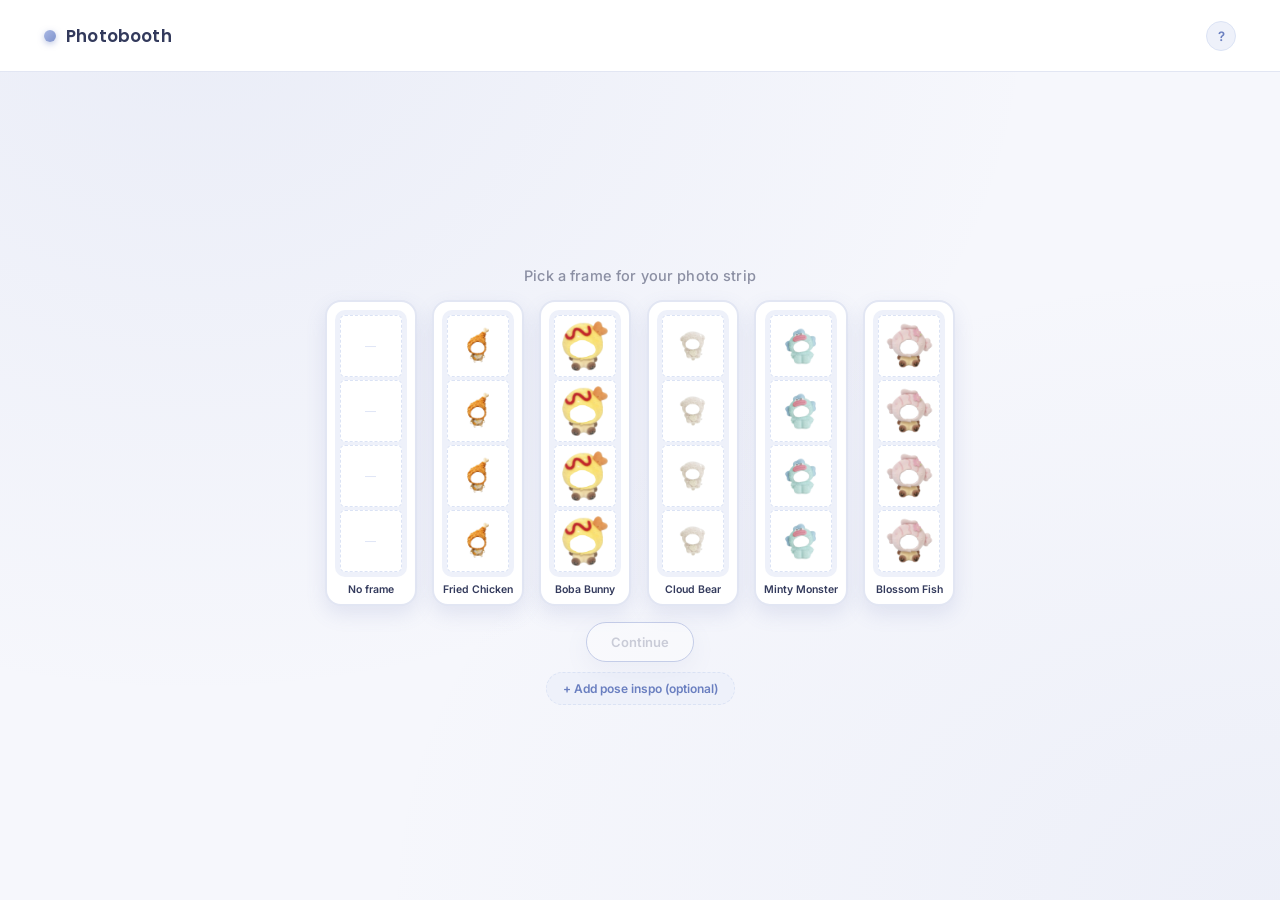
==== index.html @ d3299459 "jt - move files out of git folder" ====
<!DOCTYPE html>
<html lang="en">
<head>
<meta charset="UTF-8">
<meta name="viewport" content="width=device-width, initial-scale=1.0, maximum-scale=1.0, user-scalable=no">
<title>Photobooth</title>
<link rel="preconnect" href="https://fonts.googleapis.com">
<link rel="preconnect" href="https://fonts.gstatic.com" crossorigin>
<link href="https://fonts.googleapis.com/css2?family=Poppins:wght@400;500;600;700&family=Inter:wght@400;500;600&display=swap" rel="stylesheet">
<link rel="stylesheet" href="css/styles.css">
</head>
<body>
<div id="shell">

  <header class="topbar">
    <div class="brand">
      <span class="brand-dot"></span>
      <span class="brand-name display">Photobooth</span>
    </div>
    <div class="topbar-right">
      <button class="help-btn" id="helpBtn" aria-label="How it works">?</button>
      <div class="help-panel hidden" id="helpPanel">
        <h3>How it works</h3>
        <ol>
          <li>Pick a character frame (or none) for your strip.</li>
          <li>Optionally add pose inspo to reference while you shoot.</li>
          <li>Set your countdown time, then hit the shutter.</li>
          <li>Line your face up in the hole — we'll take 8 photos back to back.</li>
          <li>Pick your favorite 4, tapping them in the order you want on the strip.</li>
          <li>Enter an email or phone number and we'll get your strip ready.</li>
        </ol>
      </div>
    </div>
  </header>

  <main id="stage">

    <!-- THEME PICKER -->
    <section class="screen active" id="screen-theme">
      <div class="subtitle">Pick a frame for your photo strip</div>
      <div id="themeGrid"></div>
      <div class="theme-actions">
        <button class="btn primary" id="themeContinueBtn" disabled>Continue</button>
        <button class="inspo-btn" id="inspoBtn">
          <span id="inspoBtnLabel">+ Add pose inspo (optional)</span>
        </button>
      </div>
    </section>

    <!-- SETUP -->
    <section class="screen" id="screen-setup">
      <div class="cam-row">
        <div class="cam-frame" id="camFrameSetup">
          <video id="video" autoplay playsinline muted></video>
          <img class="frame-overlay hidden" id="frameOverlaySetup" alt="">
          <div class="cam-placeholder hidden" id="camError">
            <span>Camera access needed to start your session.</span>
            <button id="retryCamBtn">Enable camera</button>
          </div>
        </div>
        <div class="inspo-panel hidden" id="inspoPanelSetup">
          <div class="inspo-panel-label">Pose inspo</div>
          <div class="inspo-img-wrap">
            <img id="inspoImgSetup" alt="Pose inspiration strip">
            <div class="inspo-highlight" id="inspoHighlightSetup"></div>
          </div>
        </div>
      </div>
      <div class="subtitle">Step into the booth · 8 shots, then pick your favorite 4</div>
      <div class="setup-controls">
        <div class="range-row">
          <span>COUNTDOWN</span>
          <input type="range" id="countdownRange" min="3" max="15" value="10" step="1">
          <span id="countdownReadout">10s</span>
        </div>
        <button class="shutter-btn" id="startBtn" aria-label="Start session"></button>
        <div class="shutter-caption">TAP TO BEGIN</div>
        <button class="change-theme-btn" id="changeThemeBtn">Change frame / pose inspo</button>
      </div>
    </section>

    <!-- CAPTURE -->
    <section class="screen" id="screen-capture">
      <div class="cam-row">
        <div class="cam-frame" id="camFrameCapture">
          <video id="videoCapture" autoplay playsinline muted></video>
          <img class="frame-overlay hidden" id="frameOverlayCapture" alt="">
          <div id="countdownNum" class="display"></div>
          <div id="shotCounter">SHOT 1 / 8</div>
          <div id="flashOverlay"></div>
        </div>
        <div class="inspo-panel hidden" id="inspoPanelCapture">
          <div class="inspo-panel-label">Pose inspo</div>
          <div class="inspo-img-wrap">
            <img id="inspoImgCapture" alt="Pose inspiration strip">
            <div class="inspo-highlight" id="inspoHighlightCapture"></div>
          </div>
          <div class="inspo-pose-caption" id="inspoPoseCaption">Pose 1 of 4</div>
        </div>
      </div>
      <div id="thumbRail"></div>
    </section>

    <!-- SELECT -->
    <section class="screen" id="screen-select">
      <div class="select-left">
        <div class="subtitle" id="selectHint">Tap 4 photos, in the order you'd like them on your strip</div>
        <div id="grid"></div>
        <div class="btn-row">
          <button class="btn" id="resetSelBtn">Reset</button>
          <button class="btn primary" id="doneBtn" disabled>Done</button>
        </div>
      </div>
      <div class="select-right">
        <div class="strip" id="stripPreview">
          <div class="strip-title display">Photobooth</div>
          <div class="strip-slot" data-slot="0">1</div>
          <div class="strip-slot" data-slot="1">2</div>
          <div class="strip-slot" data-slot="2">3</div>
          <div class="strip-slot" data-slot="3">4</div>
          <div class="strip-date" id="stripDate"></div>
        </div>
      </div>
      <div id="toast"></div>
    </section>

    <!-- PRINTING -->
    <section class="screen" id="screen-printing">
      <div class="subtitle" style="margin-bottom:6px;">Your strip</div>
      <div class="printer">
        <div id="printStrip">
          <div class="strip-title display">Photobooth</div>
          <div class="strip-slot" data-pslot="0"></div>
          <div class="strip-slot" data-pslot="1"></div>
          <div class="strip-slot" data-pslot="2"></div>
          <div class="strip-slot" data-pslot="3"></div>
          <div class="strip-date" id="printDate"></div>
        </div>
        <div class="slot"></div>
      </div>
      <div id="printCaption">Developing your photos <span class="dots"><span></span><span></span><span></span></span></div>
      <div class="print-actions" id="printActions">
        <button class="btn primary" id="downloadBtn">Download strip</button>
        <button class="btn ghost" id="restartBtn">Start over</button>
      </div>
    </section>

  </main>

  <!-- CONTACT MODAL -->
  <div class="modal-backdrop hidden" id="contactModal">
    <div class="modal-card">
      <button class="modal-close" id="modalCloseBtn" aria-label="Close">&times;</button>
      <h2 class="display">Get your strip</h2>
      <p>Enter an email or phone number and we'll get your photo strip ready for you.</p>
      <input type="text" id="contactInput" placeholder="you@email.com or (555) 123-4567" autocomplete="off">
      <div class="modal-actions">
        <button class="btn primary" id="sendBtn">Send my photos</button>
        <button class="link-btn" id="skipBtn">Skip for now</button>
      </div>
    </div>
  </div>

  <!-- POSE INSPO MODAL -->
  <div class="modal-backdrop hidden" id="inspoModal">
    <div class="modal-card">
      <button class="modal-close" id="inspoModalCloseBtn" aria-label="Close">&times;</button>
      <h2 class="display">Pose inspo</h2>
      <p>Pick a reference strip to shoot alongside. Totally optional.</p>
      <div id="inspoGrid"></div>
      <div id="inspoEmptyNote" class="inspo-empty-note hidden">No pose inspo strips yet.</div>
      <div class="modal-actions">
        <button class="btn primary small" id="inspoDoneBtn">Done</button>
      </div>
    </div>
  </div>

  <canvas id="captureCanvas" class="hidden"></canvas>
</div>

<script type="module" src="js/main.js"></script>
</body>
</html>
---- css/styles.css ----
/* ==========================================================================
   Photobooth — Stylesheet
   Pastel/porcelain visual theme. Layout is a fixed-viewport, no-scroll
   "app shell" with five swappable screens (see js/dom.js SCREEN_IDS).
   ========================================================================== */

:root{
  --bg:#f6f7fc;
  --bg-2:#eef1fa;
  --surface:#ffffff;
  --blue:#7f92cc;
  --blue-deep:#6a7fc0;
  --blue-pale:#e4e9f7;
  --blue-pale-2:#dbe3f5;
  --navy:#333a5c;
  --text:#8b8fa3;
  --line:#e2e6f3;
  --white:#ffffff;
  --shadow: 0 20px 45px rgba(102,116,180,.16);
  --shadow-sm: 0 8px 20px rgba(102,116,180,.14);
}
*{box-sizing:border-box;}
html,body{
  height:100%;
  margin:0;
  overflow:hidden; /* app is intentionally no-scroll, see README */
  background:var(--bg);
  font-family:'Inter',sans-serif;
  color:var(--navy);
  -webkit-font-smoothing:antialiased;
}
button{font-family:inherit;cursor:pointer;}
.display{font-family:'Poppins',sans-serif;}

#shell{
  height:100vh;
  width:100vw;
  display:flex;
  flex-direction:column;
  background:
    radial-gradient(ellipse at 15% 0%, rgba(127,146,204,.10), transparent 55%),
    radial-gradient(ellipse at 100% 100%, rgba(127,146,204,.08), transparent 50%),
    var(--bg);
  position:relative;
}

/* ---------- TOP BAR ---------- */
header.topbar{
  flex:0 0 auto;
  height:clamp(56px,8vh,74px);
  display:flex;
  align-items:center;
  justify-content:space-between;
  padding:0 clamp(18px,3.5vw,44px);
  background:var(--surface);
  border-bottom:1px solid var(--line);
  position:relative;
  z-index:20;
}
.brand{display:flex;align-items:center;gap:10px;}
.brand-dot{
  width:12px;height:12px;border-radius:50%;
  background:linear-gradient(135deg, #a9b8e4, var(--blue));
  box-shadow:0 2px 6px rgba(127,146,204,.5);
}
.brand-name{
  font-family:'Poppins',sans-serif;
  font-weight:600;
  font-size:clamp(14px,1.8vw,17px);
  letter-spacing:.01em;
  color:var(--navy);
}
.topbar-right{position:relative;display:flex;align-items:center;gap:10px;}
.help-btn{
  width:30px;height:30px;
  border-radius:50%;
  border:1.5px solid var(--blue-pale-2);
  background:var(--bg-2);
  color:var(--blue-deep);
  font-weight:600;
  font-size:13px;
  display:flex;align-items:center;justify-content:center;
  transition:background .15s ease, transform .15s ease;
}
.help-btn:hover{background:var(--blue-pale);transform:translateY(-1px);}
.help-panel{
  position:absolute;
  top:calc(100% + 12px);
  right:0;
  width:min(300px,80vw);
  background:var(--surface);
  color:var(--navy);
  border-radius:18px;
  padding:18px 20px;
  box-shadow:var(--shadow);
  border:1px solid var(--line);
  z-index:50;
  font-size:13.5px;
  line-height:1.55;
}
.help-panel h3{margin:0 0 10px;font-family:'Poppins',sans-serif;font-size:13px;font-weight:600;letter-spacing:.02em;color:var(--blue-deep);}
.help-panel ol{margin:0;padding-left:18px;color:var(--text);}
.help-panel li{margin-bottom:6px;}
.help-panel li::marker{color:var(--blue);font-weight:600;}
.hidden{display:none !important;}

/* ---------- STAGE / SCREENS ---------- */
main#stage{
  flex:1 1 auto;
  min-height:0;
  display:flex;
  position:relative;
}
.screen{
  display:none;
  flex-direction:column;
  align-items:center;
  justify-content:center;
  width:100%;
  height:100%;
  padding:clamp(10px,2vh,26px) clamp(14px,3vw,40px);
  gap:clamp(10px,1.8vh,20px);
}
.screen.active{display:flex;}

.subtitle{
  font-family:'Inter',sans-serif;
  font-weight:500;
  font-size:clamp(12px,1.3vw,14.5px);
  color:var(--text);
  text-align:center;
  letter-spacing:.01em;
}

/* ---------- THEME (FRAME) PICKER ---------- */
#screen-theme{gap:clamp(10px,1.8vh,18px);}
#themeGrid{
  display:flex;
  flex-wrap:wrap;
  justify-content:center;
  gap:clamp(8px,1.2vw,16px);
  width:100%;
  max-width:640px;
}
.theme-tile{
  background:var(--surface);
  border:2px solid var(--line);
  border-radius:16px;
  padding:8px;
  display:flex;
  flex-direction:column;
  align-items:center;
  gap:6px;
  box-shadow:var(--shadow-sm);
  transition:all .15s ease;
}
.theme-tile:hover{border-color:var(--blue-pale-2);transform:translateY(-2px);}
.theme-tile.selected{border-color:var(--blue);box-shadow:0 0 0 3px var(--blue-pale);}
.mini-strip{
  width:clamp(52px,6.4vw,72px);
  display:flex;
  flex-direction:column;
  gap:3px;
  background:var(--bg-2);
  padding:5px;
  border-radius:10px;
}
.mini-slot{
  aspect-ratio:1/1;
  border-radius:5px;
  background:var(--surface);
  border:1px dashed var(--blue-pale-2);
  display:flex;align-items:center;justify-content:center;
  overflow:hidden;
}
.mini-slot img{width:82%;height:82%;object-fit:contain;}
.mini-slot.empty{color:var(--blue-pale-2);font-size:11px;}
.theme-tile .theme-label{
  font-family:'Inter',sans-serif;
  font-weight:600;
  font-size:10.5px;
  color:var(--navy);
  text-align:center;
  line-height:1.25;
}

.theme-actions{
  display:flex;
  flex-direction:column;
  align-items:center;
  gap:10px;
}
.inspo-btn{
  display:flex;
  align-items:center;
  gap:6px;
  background:var(--bg-2);
  border:1.5px dashed var(--blue-pale-2);
  color:var(--blue-deep);
  font-family:'Inter',sans-serif;
  font-weight:600;
  font-size:12px;
  padding:8px 16px;
  border-radius:999px;
  transition:all .15s ease;
}
.inspo-btn:hover{background:var(--blue-pale);}
.inspo-btn .clear-x{
  display:inline-flex;align-items:center;justify-content:center;
  width:16px;height:16px;border-radius:50%;
  background:var(--blue-deep);color:#fff;font-size:10px;
  margin-left:2px;
}

/* ---------- POSE INSPO MODAL ---------- */
#inspoGrid{
  display:flex;
  flex-wrap:wrap;
  gap:10px;
  justify-content:center;
  max-height:44vh;
  overflow-y:auto;
  padding:2px;
  margin-bottom:6px;
}
.inspo-tile{
  width:84px;
  background:var(--bg-2);
  border:2px solid var(--line);
  border-radius:14px;
  padding:6px;
  display:flex;flex-direction:column;align-items:center;gap:5px;
  transition:all .15s ease;
}
.inspo-tile:hover{border-color:var(--blue-pale-2);}
.inspo-tile.selected{border-color:var(--blue);box-shadow:0 0 0 3px var(--blue-pale);}
.inspo-tile img{width:100%;border-radius:8px;display:block;}
.inspo-tile .inspo-label{font-size:10px;font-weight:600;color:var(--navy);text-align:center;}
.inspo-empty-note{
  font-size:13px;
  color:var(--text);
  text-align:center;
  line-height:1.55;
  padding:10px 6px 16px;
}

/* ---------- CAMERA ROW (cam + optional pose-inspo panel) ---------- */
.cam-row{
  display:flex;
  align-items:center;
  justify-content:center;
  gap:clamp(14px,2.4vw,28px);
}
.cam-frame{
  position:relative;
  border:1px solid var(--line);
  border-radius:32px;
  background:#0e1220;
  box-shadow:var(--shadow);
  overflow:hidden;
  flex:0 0 auto;
  height:min(50vh,420px);
  aspect-ratio:1/1;
  max-width:76vw;
}
video#video, video#videoCapture{
  width:100%; height:100%;
  object-fit:cover;
  transform:scaleX(-1);
  display:block;
  background:#0e1220;
}
.frame-overlay{
  position:absolute;
  inset:0;
  width:100%;
  height:100%;
  object-fit:contain;
  pointer-events:none;
  z-index:4;
}
.cam-placeholder{
  position:absolute;inset:0;
  display:flex;align-items:center;justify-content:center;
  flex-direction:column;gap:12px;
  color:#c7cde6;
  text-align:center;
  padding:24px;
  font-size:13.5px;
  background:#151a2c;
  z-index:2;
}
.cam-placeholder button{
  margin-top:4px;
  padding:9px 20px;
  border-radius:999px;
  border:none;
  background:var(--blue);
  color:#fff;
  font-size:12.5px;
  font-weight:600;
}

#countdownNum{
  position:absolute;
  inset:0;
  display:flex;align-items:center;justify-content:center;
  font-family:'Poppins',sans-serif;
  font-weight:600;
  font-size:clamp(56px,13vw,130px);
  color:#ffffff;
  text-shadow:0 6px 30px rgba(0,0,0,.5);
  z-index:6;
  pointer-events:none;
}
#shotCounter{
  position:absolute;
  top:12px;left:12px;
  font-family:'Inter',sans-serif;
  font-weight:600;
  font-size:12px;
  color:var(--navy);
  background:rgba(255,255,255,.92);
  padding:5px 12px;
  border-radius:999px;
  z-index:6;
  letter-spacing:.02em;
  box-shadow:var(--shadow-sm);
}
#flashOverlay{
  position:absolute;inset:0;
  background:#fff;
  opacity:0;
  z-index:7;
  pointer-events:none;
}
.flash-anim{animation:flashPop .32s ease-out;}
@keyframes flashPop{
  0%{opacity:.9;}
  100%{opacity:0;}
}

/* ---------- POSE INSPO SIDE PANEL ---------- */
.inspo-panel{
  display:flex;
  flex-direction:column;
  align-items:center;
  gap:6px;
  flex:0 0 auto;
}
.inspo-panel-label{
  font-family:'Inter',sans-serif;
  font-weight:600;
  font-size:10.5px;
  letter-spacing:.04em;
  color:var(--blue-deep);
  text-transform:uppercase;
}
.inspo-img-wrap{
  position:relative;
  display:inline-block;
  border-radius:16px;
  overflow:hidden;
  box-shadow:var(--shadow);
  border:1px solid var(--line);
  background:var(--surface);
}
.inspo-img-wrap img{
  display:block;
  height:min(50vh,420px);
  max-width:34vw;
  width:auto;
  object-fit:contain;
}
.inspo-highlight{
  position:absolute;
  left:0; right:0;
  height:25%;
  border:3px solid var(--blue);
  border-radius:10px;
  box-shadow:0 0 0 3px rgba(127,146,204,.35), inset 0 0 12px rgba(127,146,204,.25);
  transition:top .35s ease;
  pointer-events:none;
}
.inspo-pose-caption{
  font-family:'Inter',sans-serif;
  font-weight:600;
  font-size:11px;
  color:var(--text);
}

/* thumbnail rail during capture */
#thumbRail{
  display:flex;
  gap:8px;
  height:clamp(34px,5vh,54px);
  align-items:center;
}
#thumbRail .thumb{
  width:clamp(34px,5vh,54px);
  height:100%;
  border-radius:12px;
  object-fit:cover;
  border:2px solid var(--surface);
  box-shadow:var(--shadow-sm);
  opacity:0;
  animation:thumbIn .3s ease forwards;
}
@keyframes thumbIn{from{opacity:0;transform:translateY(6px);}to{opacity:1;transform:translateY(0);}}

/* ---------- SETUP CONTROLS ---------- */
.setup-controls{
  display:flex;
  flex-direction:column;
  align-items:center;
  gap:clamp(10px,1.6vh,16px);
  width:100%;
  max-width:420px;
}
.range-row{
  display:flex;
  align-items:center;
  gap:12px;
  width:100%;
  justify-content:center;
  font-family:'Inter',sans-serif;
  font-weight:600;
  font-size:12px;
  color:var(--text);
  letter-spacing:.04em;
}
input[type=range]{
  -webkit-appearance:none;
  width:180px;
  height:5px;
  border-radius:4px;
  background:var(--blue-pale-2);
  outline:none;
}
input[type=range]::-webkit-slider-thumb{
  -webkit-appearance:none;
  width:18px;height:18px;border-radius:50%;
  background:var(--blue);
  border:3px solid var(--surface);
  cursor:pointer;
  box-shadow:var(--shadow-sm);
}
input[type=range]::-moz-range-thumb{
  width:18px;height:18px;border-radius:50%;
  background:var(--blue);
  border:3px solid var(--surface);
  cursor:pointer;
  box-shadow:var(--shadow-sm);
}
#countdownReadout{color:var(--navy);font-weight:700;min-width:34px;text-align:left;}

.shutter-btn{
  width:clamp(62px,7.6vh,76px);
  height:clamp(62px,7.6vh,76px);
  border-radius:50%;
  background:linear-gradient(150deg,#a7b6e6,var(--blue) 70%);
  border:5px solid var(--surface);
  box-shadow:var(--shadow);
  position:relative;
  transition:transform .12s ease;
}
.shutter-btn:hover{transform:scale(1.05);}
.shutter-btn:active{transform:scale(.95);}
.shutter-btn::after{
  content:'';
  position:absolute;
  inset:32%;
  border-radius:50%;
  background:#fff;
  box-shadow:inset 0 2px 4px rgba(102,116,180,.25);
}
.shutter-caption{
  font-family:'Inter',sans-serif;
  font-weight:600;
  font-size:11.5px;
  color:var(--text);
  letter-spacing:.05em;
}
.shutter-btn:disabled{opacity:.4;cursor:not-allowed;}

.change-theme-btn{
  background:none;border:none;
  color:var(--blue-deep);
  font-family:'Inter',sans-serif;
  font-weight:600;
  font-size:12px;
  text-decoration:underline;
  padding:2px;
}

/* ---------- SELECT SCREEN ---------- */
#screen-select{flex-direction:row;align-items:stretch;gap:clamp(18px,3vw,44px);}
.select-left{
  display:flex;
  flex-direction:column;
  align-items:center;
  justify-content:center;
  gap:12px;
  flex:1.3;
  min-width:0;
}
#grid{
  display:grid;
  grid-template-columns:repeat(4,1fr);
  grid-template-rows:repeat(2,1fr);
  gap:clamp(8px,1.1vw,14px);
  width:100%;
  max-width:520px;
  height:min(46vh,330px);
}
.grid-item{
  position:relative;
  border-radius:16px;
  overflow:hidden;
  border:2px solid var(--line);
  background:var(--surface);
  padding:0;
  box-shadow:var(--shadow-sm);
}
.grid-item img{
  width:100%;height:100%;object-fit:cover;display:block;
  filter:saturate(.9) brightness(.97);
  transition:filter .15s ease;
}
.grid-item.picked img{filter:none;}
.grid-item:hover img{filter:none;}
.grid-item .badge{
  position:absolute;
  top:6px;left:6px;
  width:24px;height:24px;
  border-radius:50%;
  background:var(--blue);
  color:#fff;
  font-family:'Poppins',sans-serif;
  font-weight:600;
  font-size:12px;
  display:none;
  align-items:center;justify-content:center;
  box-shadow:0 3px 8px rgba(102,116,180,.5);
}
.grid-item.picked .badge{display:flex;}
.grid-item.picked{border-color:var(--blue);}

.select-right{
  flex:0 0 auto;
  display:flex;
  flex-direction:column;
  align-items:center;
  justify-content:center;
  gap:10px;
}
.strip{
  background:var(--surface);
  color:var(--navy);
  border-radius:22px;
  padding:14px 14px 16px;
  width:clamp(96px,12vw,132px);
  box-shadow:var(--shadow);
  border:1px solid var(--line);
  display:flex;
  flex-direction:column;
  gap:8px;
  position:relative;
}
.strip-title{
  font-family:'Poppins',sans-serif;
  font-weight:600;
  font-size:11px;
  text-align:center;
  letter-spacing:.02em;
  color:var(--blue-deep);
}
.strip-slot{
  width:100%;
  aspect-ratio:1/1;
  background:var(--bg-2);
  border:1.5px dashed var(--blue-pale-2);
  border-radius:12px;
  overflow:hidden;
  display:flex;align-items:center;justify-content:center;
  font-family:'Inter',sans-serif;
  font-weight:600;
  font-size:11px;
  color:#b7bdd6;
}
.strip-slot img{width:100%;height:100%;object-fit:cover;display:block;}
.strip-date{
  text-align:center;
  font-family:'Inter',sans-serif;
  font-size:8.5px;
  color:#b7bdd6;
  letter-spacing:.04em;
}

.btn-row{display:flex;gap:12px;align-items:center;}
.btn{
  font-family:'Inter',sans-serif;
  font-weight:600;
  font-size:13px;
  padding:11px 24px;
  border-radius:999px;
  border:1.5px solid var(--blue-pale-2);
  background:var(--surface);
  color:var(--navy);
  transition:all .15s ease;
  box-shadow:var(--shadow-sm);
}
.btn:hover{background:var(--blue-pale);border-color:var(--blue-pale-2);transform:translateY(-1px);}
.btn.primary{
  background:var(--blue);
  color:#fff;
  border-color:var(--blue);
}
.btn.primary:hover{background:var(--blue-deep);}
.btn:disabled{opacity:.4;cursor:not-allowed;transform:none;background:var(--surface);color:var(--text);}
.btn.ghost{border-color:transparent;color:var(--text);box-shadow:none;}
.btn.ghost:hover{background:var(--bg-2);}
.btn.small{padding:8px 18px;font-size:12px;}

#toast{
  position:absolute;
  bottom:16px;left:50%;
  transform:translateX(-50%);
  background:var(--navy);
  color:#fff;
  padding:9px 20px;
  border-radius:999px;
  font-size:12.5px;
  font-weight:500;
  opacity:0;
  pointer-events:none;
  transition:opacity .25s ease, transform .25s ease;
  z-index:40;
  box-shadow:var(--shadow);
}
#toast.show{opacity:1;transform:translateX(-50%) translateY(-6px);}

/* ---------- MODAL ---------- */
.modal-backdrop{
  position:fixed;inset:0;
  background:rgba(51,58,92,.35);
  backdrop-filter:blur(2px);
  display:flex;align-items:center;justify-content:center;
  z-index:100;
}
.modal-card{
  background:var(--surface);
  color:var(--navy);
  border-radius:26px;
  padding:28px 28px;
  width:min(400px,88vw);
  max-height:82vh;
  overflow-y:auto;
  box-shadow:var(--shadow);
  position:relative;
}
.modal-card h2{
  margin:0 0 8px;
  font-family:'Poppins',sans-serif;
  font-weight:600;
  font-size:21px;
  letter-spacing:.01em;
  color:var(--navy);
}
.modal-card p{margin:0 0 18px;font-size:13.5px;color:var(--text);line-height:1.55;}
.modal-card input{
  width:100%;
  padding:13px 16px;
  border-radius:14px;
  border:1.5px solid var(--blue-pale-2);
  font-size:14px;
  font-family:'Inter',sans-serif;
  margin-bottom:16px;
  background:var(--bg-2);
  color:var(--navy);
}
.modal-card input:focus{outline:none;border-color:var(--blue);background:var(--surface);}
.modal-close{
  position:absolute; top:16px; right:18px;
  background:none;border:none;font-size:19px;color:var(--text);
}
.modal-actions{display:flex;flex-direction:column;gap:10px;}
.link-btn{background:none;border:none;color:var(--text);font-size:12.5px;text-decoration:underline;padding:4px;}

/* ---------- PRINTING SCREEN ---------- */
#screen-printing{position:relative;justify-content:flex-start;padding-top:clamp(20px,4vh,50px);}
.printer{
  position:relative;
  width:min(210px,42vw);
  height:44%;
  display:flex;
  flex-direction:column;
  align-items:center;
  justify-content:flex-end;
}
.slot{
  width:100%;
  height:16px;
  background:linear-gradient(180deg,#dbe2f5,#c6cfec);
  border-radius:999px;
  box-shadow:inset 0 3px 6px rgba(102,116,180,.35);
  z-index:5;
}
#printStrip{
  position:absolute;
  bottom:10px;
  background:var(--surface);
  color:var(--navy);
  border-radius:22px;
  padding:14px 14px 16px;
  width:100%;
  box-shadow:var(--shadow);
  border:1px solid var(--line);
  display:flex;flex-direction:column;gap:8px;
  transform:translateY(94%);
  transition:transform 2.1s cubic-bezier(.2,.8,.2,1);
  z-index:2;
}
#printStrip.out{transform:translateY(-8%);}
#printStrip .strip-slot img{width:100%;height:100%;object-fit:cover;}

#printCaption{
  font-family:'Inter',sans-serif;
  font-weight:500;
  font-size:13.5px;
  color:var(--text);
  text-align:center;
  min-height:20px;
}
.dots span{
  display:inline-block;width:6px;height:6px;border-radius:50%;
  background:var(--blue);margin:0 3px;
  animation:dotPulse 1.2s ease-in-out infinite;
}
.dots span:nth-child(2){animation-delay:.2s;}
.dots span:nth-child(3){animation-delay:.4s;}
@keyframes dotPulse{0%,80%,100%{opacity:.25;}40%{opacity:1;}}

.print-actions{display:flex;gap:10px;opacity:0;transition:opacity .4s ease;}
.print-actions.show{opacity:1;}

@media (prefers-reduced-motion: reduce){
  #printStrip{transition:none;}
  .flash-anim{animation:none;}
  .inspo-highlight{transition:none;}
}

@media (max-width:820px){
  .cam-row{flex-direction:column;}
  .inspo-img-wrap img{height:min(30vh,260px);max-width:70vw;}
  .cam-frame{height:min(38vh,340px);}
}

@media (max-width:760px){
  #screen-select{flex-direction:column;overflow:hidden;}
  #grid{height:auto;max-height:30vh;}
}
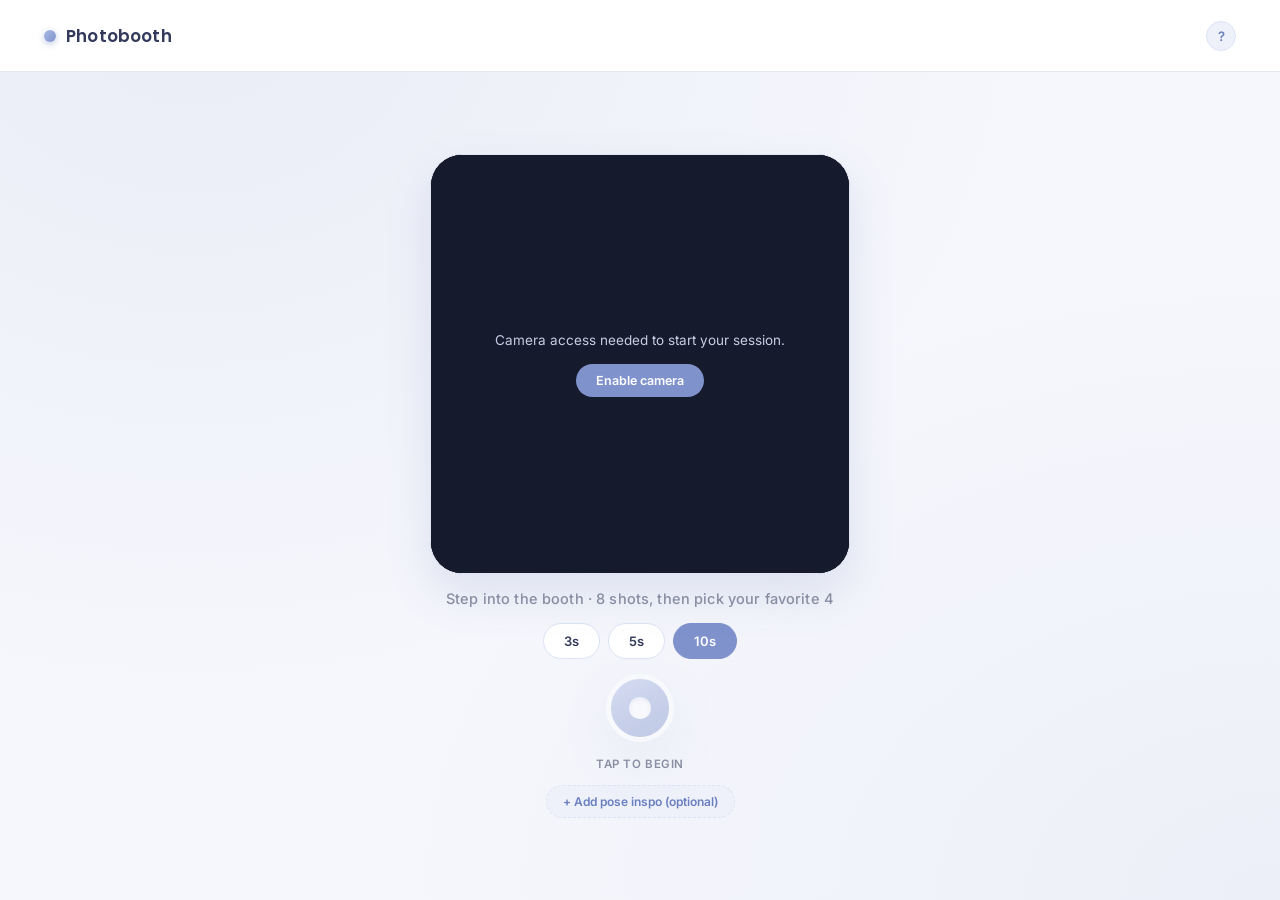
==== commit 981a3d90: "jt - frames and stickers" ====
--- a/index.html
+++ b/index.html
@@ -22,11 +22,11 @@
       <div class="help-panel hidden" id="helpPanel">
         <h3>How it works</h3>
         <ol>
-          <li>Pick a character frame (or none) for your strip.</li>
-          <li>Optionally add pose inspo to reference while you shoot.</li>
-          <li>Set your countdown time, then hit the shutter.</li>
-          <li>Line your face up in the hole — we'll take 8 photos back to back.</li>
+          <li>Pick a countdown length and, if you like, a pose-inspo strip to shoot alongside.</li>
+          <li>Hit the shutter — we'll take 8 photos back to back, with a beep for the last 3 seconds of each countdown.</li>
           <li>Pick your favorite 4, tapping them in the order you want on the strip.</li>
+          <li>Drag stickers onto your finished strip to decorate it — drag the corner handle to resize, or tap × to remove.</li>
+          <li>Pick a strip background color if you'd like one.</li>
           <li>Enter an email or phone number and we'll get your strip ready.</li>
         </ol>
       </div>
@@ -35,24 +35,11 @@
 
   <main id="stage">
 
-    <!-- THEME PICKER -->
-    <section class="screen active" id="screen-theme">
-      <div class="subtitle">Pick a frame for your photo strip</div>
-      <div id="themeGrid"></div>
-      <div class="theme-actions">
-        <button class="btn primary" id="themeContinueBtn" disabled>Continue</button>
-        <button class="inspo-btn" id="inspoBtn">
-          <span id="inspoBtnLabel">+ Add pose inspo (optional)</span>
-        </button>
-      </div>
-    </section>
-
     <!-- SETUP -->
-    <section class="screen" id="screen-setup">
+    <section class="screen active" id="screen-setup">
       <div class="cam-row">
         <div class="cam-frame" id="camFrameSetup">
           <video id="video" autoplay playsinline muted></video>
-          <img class="frame-overlay hidden" id="frameOverlaySetup" alt="">
           <div class="cam-placeholder hidden" id="camError">
             <span>Camera access needed to start your session.</span>
             <button id="retryCamBtn">Enable camera</button>
@@ -68,14 +55,16 @@
       </div>
       <div class="subtitle">Step into the booth · 8 shots, then pick your favorite 4</div>
       <div class="setup-controls">
-        <div class="range-row">
-          <span>COUNTDOWN</span>
-          <input type="range" id="countdownRange" min="3" max="15" value="10" step="1">
-          <span id="countdownReadout">10s</span>
+        <div class="countdown-options" id="countdownOptions">
+          <button class="countdown-option" data-secs="3">3s</button>
+          <button class="countdown-option" data-secs="5">5s</button>
+          <button class="countdown-option selected" data-secs="10">10s</button>
         </div>
         <button class="shutter-btn" id="startBtn" aria-label="Start session"></button>
         <div class="shutter-caption">TAP TO BEGIN</div>
-        <button class="change-theme-btn" id="changeThemeBtn">Change frame / pose inspo</button>
+        <button class="inspo-btn" id="inspoBtn">
+          <span id="inspoBtnLabel">+ Add pose inspo (optional)</span>
+        </button>
       </div>
     </section>
 
@@ -84,7 +73,6 @@
       <div class="cam-row">
         <div class="cam-frame" id="camFrameCapture">
           <video id="videoCapture" autoplay playsinline muted></video>
-          <img class="frame-overlay hidden" id="frameOverlayCapture" alt="">
           <div id="countdownNum" class="display"></div>
           <div id="shotCounter">SHOT 1 / 8</div>
           <div id="flashOverlay"></div>
@@ -101,7 +89,7 @@
       <div id="thumbRail"></div>
     </section>
 
-    <!-- SELECT -->
+    <!-- SELECT + DECORATE -->
     <section class="screen" id="screen-select">
       <div class="select-left">
         <div class="subtitle" id="selectHint">Tap 4 photos, in the order you'd like them on your strip</div>
@@ -119,7 +107,12 @@
           <div class="strip-slot" data-slot="2">3</div>
           <div class="strip-slot" data-slot="3">4</div>
           <div class="strip-date" id="stripDate"></div>
+          <div class="sticker-layer" id="stickerLayer"></div>
         </div>
+        <div class="sticker-tray" id="stickerTray"></div>
+        <button class="btn ghost small" id="stickerResetBtn">Clear stickers</button>
+        <div class="mini-label">Strip color</div>
+        <div class="strip-color-row" id="stripColorRow"></div>
       </div>
       <div id="toast"></div>
     </section>
@@ -135,6 +128,7 @@
           <div class="strip-slot" data-pslot="2"></div>
           <div class="strip-slot" data-pslot="3"></div>
           <div class="strip-date" id="printDate"></div>
+          <div class="sticker-layer" id="printStickerLayer"></div>
         </div>
         <div class="slot"></div>
       </div>
--- a/css/styles.css
+++ b/css/styles.css
@@ -132,64 +132,7 @@
   letter-spacing:.01em;
 }
 
-/* ---------- THEME (FRAME) PICKER ---------- */
-#screen-theme{gap:clamp(10px,1.8vh,18px);}
-#themeGrid{
-  display:flex;
-  flex-wrap:wrap;
-  justify-content:center;
-  gap:clamp(8px,1.2vw,16px);
-  width:100%;
-  max-width:640px;
-}
-.theme-tile{
-  background:var(--surface);
-  border:2px solid var(--line);
-  border-radius:16px;
-  padding:8px;
-  display:flex;
-  flex-direction:column;
-  align-items:center;
-  gap:6px;
-  box-shadow:var(--shadow-sm);
-  transition:all .15s ease;
-}
-.theme-tile:hover{border-color:var(--blue-pale-2);transform:translateY(-2px);}
-.theme-tile.selected{border-color:var(--blue);box-shadow:0 0 0 3px var(--blue-pale);}
-.mini-strip{
-  width:clamp(52px,6.4vw,72px);
-  display:flex;
-  flex-direction:column;
-  gap:3px;
-  background:var(--bg-2);
-  padding:5px;
-  border-radius:10px;
-}
-.mini-slot{
-  aspect-ratio:1/1;
-  border-radius:5px;
-  background:var(--surface);
-  border:1px dashed var(--blue-pale-2);
-  display:flex;align-items:center;justify-content:center;
-  overflow:hidden;
-}
-.mini-slot img{width:82%;height:82%;object-fit:contain;}
-.mini-slot.empty{color:var(--blue-pale-2);font-size:11px;}
-.theme-tile .theme-label{
-  font-family:'Inter',sans-serif;
-  font-weight:600;
-  font-size:10.5px;
-  color:var(--navy);
-  text-align:center;
-  line-height:1.25;
-}
-
-.theme-actions{
-  display:flex;
-  flex-direction:column;
-  align-items:center;
-  gap:10px;
-}
+/* ---------- POSE INSPO PICKER BUTTON (lives on the setup screen) ---------- */
 .inspo-btn{
   display:flex;
   align-items:center;
@@ -270,15 +213,6 @@
   display:block;
   background:#0e1220;
 }
-.frame-overlay{
-  position:absolute;
-  inset:0;
-  width:100%;
-  height:100%;
-  object-fit:contain;
-  pointer-events:none;
-  z-index:4;
-}
 .cam-placeholder{
   position:absolute;inset:0;
   display:flex;align-items:center;justify-content:center;
@@ -417,42 +351,27 @@
   width:100%;
   max-width:420px;
 }
-.range-row{
-  display:flex;
-  align-items:center;
-  gap:12px;
-  width:100%;
-  justify-content:center;
-  font-family:'Inter',sans-serif;
-  font-weight:600;
-  font-size:12px;
-  color:var(--text);
-  letter-spacing:.04em;
-}
-input[type=range]{
-  -webkit-appearance:none;
-  width:180px;
-  height:5px;
-  border-radius:4px;
-  background:var(--blue-pale-2);
-  outline:none;
-}
-input[type=range]::-webkit-slider-thumb{
-  -webkit-appearance:none;
-  width:18px;height:18px;border-radius:50%;
+.countdown-options{
+  display:flex;
+  gap:8px;
+}
+.countdown-option{
+  font-family:'Inter',sans-serif;
+  font-weight:600;
+  font-size:13px;
+  padding:9px 20px;
+  border-radius:999px;
+  border:1.5px solid var(--blue-pale-2);
+  background:var(--surface);
+  color:var(--navy);
+  transition:all .15s ease;
+}
+.countdown-option:hover{background:var(--blue-pale);}
+.countdown-option.selected{
   background:var(--blue);
-  border:3px solid var(--surface);
-  cursor:pointer;
-  box-shadow:var(--shadow-sm);
-}
-input[type=range]::-moz-range-thumb{
-  width:18px;height:18px;border-radius:50%;
-  background:var(--blue);
-  border:3px solid var(--surface);
-  cursor:pointer;
-  box-shadow:var(--shadow-sm);
-}
-#countdownReadout{color:var(--navy);font-weight:700;min-width:34px;text-align:left;}
+  color:#fff;
+  border-color:var(--blue);
+}
 
 .shutter-btn{
   width:clamp(62px,7.6vh,76px);
@@ -482,16 +401,6 @@
   letter-spacing:.05em;
 }
 .shutter-btn:disabled{opacity:.4;cursor:not-allowed;}
-
-.change-theme-btn{
-  background:none;border:none;
-  color:var(--blue-deep);
-  font-family:'Inter',sans-serif;
-  font-weight:600;
-  font-size:12px;
-  text-decoration:underline;
-  padding:2px;
-}
 
 /* ---------- SELECT SCREEN ---------- */
 #screen-select{flex-direction:row;align-items:stretch;gap:clamp(18px,3vw,44px);}
@@ -567,6 +476,100 @@
   gap:8px;
   position:relative;
 }
+/* Wider on the select screen specifically — decorating with stickers needs
+   more room to drag around than the plain preview did. */
+#stripPreview{width:clamp(140px,17vw,190px);}
+
+.sticker-layer{
+  position:absolute;
+  inset:0;
+  z-index:5;
+}
+.sticker-tray{
+  display:flex;
+  flex-wrap:wrap;
+  gap:8px;
+  justify-content:center;
+  max-width:220px;
+}
+.sticker-tray-item{
+  width:38px;
+  height:38px;
+  border-radius:12px;
+  background:var(--bg-2);
+  border:1.5px solid var(--line);
+  display:flex;
+  align-items:center;
+  justify-content:center;
+  padding:4px;
+  transition:all .15s ease;
+}
+.sticker-tray-item:hover{border-color:var(--blue-pale-2);transform:translateY(-2px);}
+.sticker-tray-item img{width:100%;height:100%;object-fit:contain;}
+.placed-sticker{
+  position:absolute;
+  transform:translate(-50%,-50%);
+  touch-action:none;
+  cursor:grab;
+}
+.placed-sticker.dragging{cursor:grabbing;z-index:10;}
+.placed-sticker img{width:100%;display:block;pointer-events:none;}
+.sticker-delete{
+  position:absolute;
+  top:-8px;
+  right:-8px;
+  width:18px;
+  height:18px;
+  border-radius:50%;
+  background:var(--navy);
+  color:#fff;
+  border:none;
+  font-size:11px;
+  line-height:1;
+  display:flex;
+  align-items:center;
+  justify-content:center;
+  box-shadow:var(--shadow-sm);
+}
+.sticker-resize{
+  position:absolute;
+  right:-7px;
+  bottom:-7px;
+  width:16px;
+  height:16px;
+  border-radius:50%;
+  background:var(--blue);
+  border:2px solid #fff;
+  box-shadow:var(--shadow-sm);
+  cursor:nwse-resize;
+  touch-action:none;
+  padding:0;
+}
+
+.mini-label{
+  font-family:'Inter',sans-serif;
+  font-weight:600;
+  font-size:10.5px;
+  letter-spacing:.04em;
+  text-transform:uppercase;
+  color:var(--text);
+}
+.strip-color-row{
+  display:flex;
+  gap:8px;
+  justify-content:center;
+}
+.color-swatch{
+  width:26px;
+  height:26px;
+  border-radius:50%;
+  border:2px solid var(--line);
+  cursor:pointer;
+  padding:0;
+  transition:transform .15s ease, border-color .15s ease;
+}
+.color-swatch:hover{transform:translateY(-2px);}
+.color-swatch.selected{border-color:var(--blue);box-shadow:0 0 0 3px var(--blue-pale);}
 .strip-title{
   font-family:'Poppins',sans-serif;
   font-weight:600;
